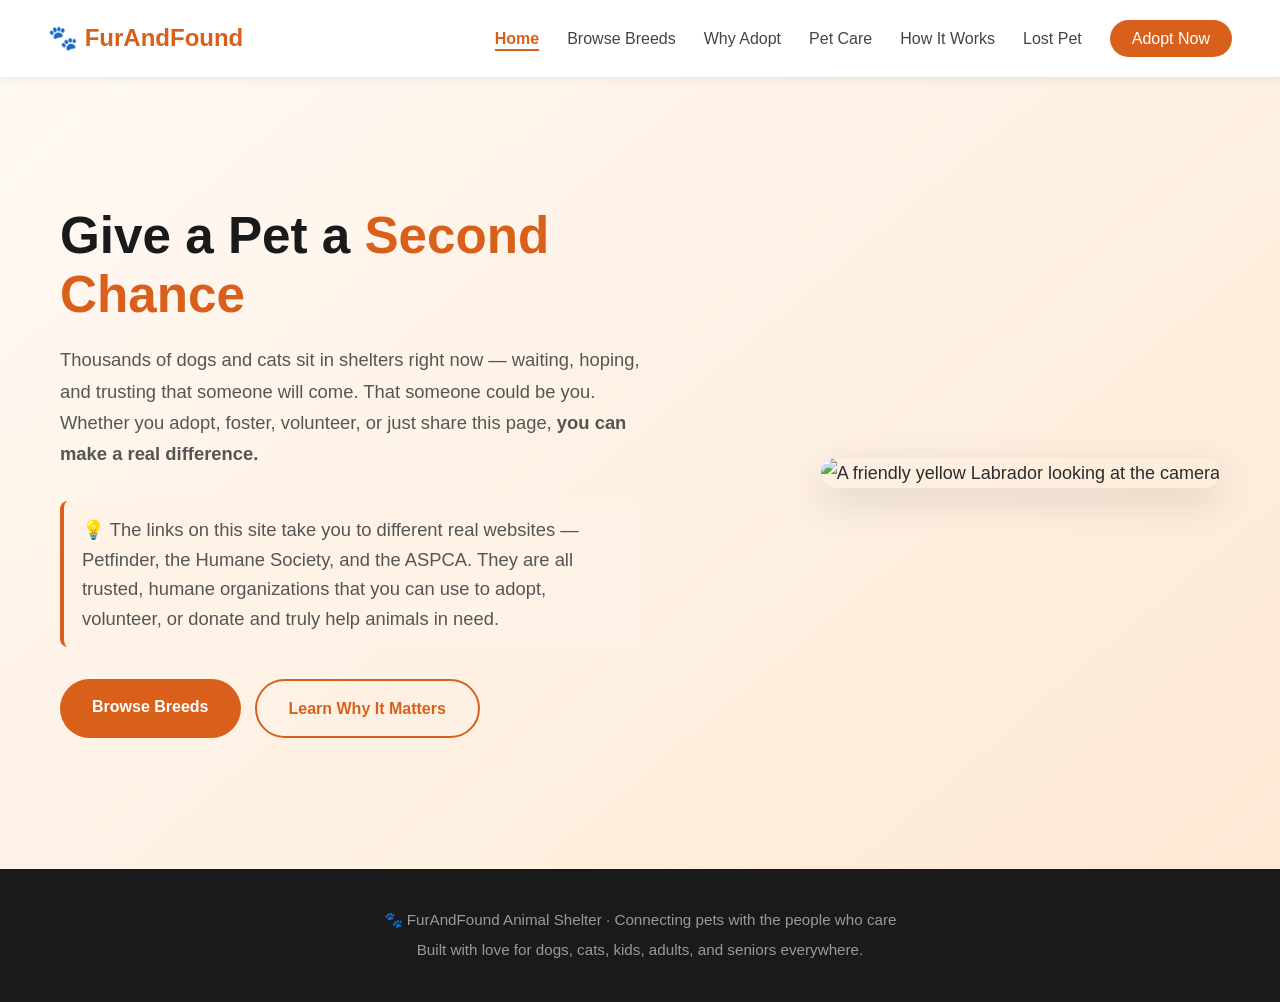
==== index.html @ 16dccd00 "Update index.html" ====
<!DOCTYPE html>
<html lang="en">
<head>
  <meta charset="UTF-8" />
  <meta name="viewport" content="width=device-width, initial-scale=1.0" />
  <title>FurAndFound — Rescue, Adopt, Love</title>
  <link rel="stylesheet" href="style.css" />
</head>
<body>

  <nav>
    <div class="nav-logo">🐾 FurAndFound</div>
    <ul class="nav-links">
      <li><a href="index.html" class="nav-active">Home</a></li>
      <li><a href="meet.html">Browse Breeds</a></li>
      <li><a href="why.html">Why Adopt</a></li>
      <li><a href="care.html">Pet Care</a></li>
      <li><a href="how.html">How It Works</a></li>
      <li><a href="lost.html">Lost Pet</a></li>
      <li><a href="https://www.petfinder.com" target="_blank" rel="noopener" class="nav-btn">Adopt Now</a></li>
    </ul>
  </nav>

  <section id="intro">
    <div class="intro-text">
      <h1>Give a Pet a <span>Second Chance</span></h1>
      <p>
        Thousands of dogs and cats sit in shelters right now — waiting, hoping,
        and trusting that someone will come. That someone could be you.
        Whether you adopt, foster, volunteer, or just share this page,
        <strong>you can make a real difference.</strong>
      </p>
      <p class="intro-note">
        💡 The links on this site take you to different real websites — Petfinder, the Humane Society, and the ASPCA. They are all trusted, humane organizations that you can use to adopt, volunteer, or donate and truly help animals in need.
      </p>
      <div class="intro-buttons">
        <a href="meet.html" class="btn-primary">Browse Breeds</a>
        <a href="why.html" class="btn-secondary">Learn Why It Matters</a>
      </div>
    </div>
    <div class="intro-art">
      <img
        src="https://images.unsplash.com/photo-1552053831-71594a27632d?w=500&h=400&fit=crop"
        alt="A friendly yellow Labrador looking at the camera"
      />
    </div>
  </section>

  <footer>
    <p>🐾 FurAndFound Animal Shelter · Connecting pets with the people who care</p>
    <p>Built with love for dogs, cats, kids, adults, and seniors everywhere.</p>
  </footer>

</body>
</html>
---- style.css ----
/* ===== RESET & BASE ===== */
* {
  margin: 0;
  padding: 0;
  box-sizing: border-box;
}

html {
  scroll-behavior: smooth;
}

body {
  font-family: 'Segoe UI', Tahoma, Geneva, Verdana, sans-serif;
  font-size: 18px;
  color: #2c2c2c;
  background: #fff;
  line-height: 1.7;
}

h2 {
  font-size: 2.2rem;
  text-align: center;
  margin-bottom: 0.5rem;
  color: #1a1a1a;
}

.section-sub {
  text-align: center;
  color: #666;
  font-size: 1.05rem;
  margin-bottom: 3rem;
  max-width: 620px;
  margin-left: auto;
  margin-right: auto;
}

section {
  padding: 90px 48px;
}

section:nth-child(even) {
  background: #fdf7f0;
}

/* ===== NAV ===== */
nav {
  position: sticky;
  top: 0;
  z-index: 100;
  display: flex;
  justify-content: space-between;
  align-items: center;
  padding: 18px 48px;
  background: #fff;
  box-shadow: 0 2px 10px rgba(0,0,0,0.07);
}

.nav-logo {
  font-size: 1.5rem;
  font-weight: 800;
  color: #d9601a;
}

.nav-links {
  list-style: none;
  display: flex;
  gap: 28px;
  align-items: center;
}

.nav-links a {
  text-decoration: none;
  color: #444;
  font-weight: 500;
  font-size: 1rem;
  transition: color 0.2s;
}

.nav-links a:hover {
  color: #d9601a;
}

.nav-active {
  color: #d9601a !important;
  font-weight: 700 !important;
  border-bottom: 2px solid #d9601a;
  padding-bottom: 2px;
}

.nav-btn {
  background: #d9601a;
  color: #fff !important;
  padding: 10px 22px;
  border-radius: 30px;
}

.nav-btn:hover {
  background: #b84e12 !important;
  color: #fff !important;
}

/* ===== INTRO / HERO ===== */
#intro {
  display: flex;
  align-items: center;
  justify-content: space-between;
  gap: 48px;
  min-height: 88vh;
  background: linear-gradient(140deg, #fff9f4 0%, #fde9d4 100%);
  padding: 80px 60px;
}

.intro-text {
  max-width: 580px;
}

.intro-text h1 {
  font-size: 3.2rem;
  line-height: 1.15;
  margin-bottom: 1.2rem;
  color: #1a1a1a;
}

.intro-text h1 span {
  color: #d9601a;
}

.intro-text p {
  font-size: 1.15rem;
  color: #555;
  margin-bottom: 2rem;
}

.intro-note {
  background: #fff3e8;
  border-left: 4px solid #d9601a;
  border-radius: 8px;
  padding: 14px 18px;
  font-size: 0.95rem;
  color: #555;
  margin-bottom: 1.5rem;
  line-height: 1.6;
}

.intro-buttons {
  display: flex;
  flex-wrap: wrap;
  gap: 14px;
}

.intro-art img {
  width: 400px;
  max-width: 100%;
  border-radius: 20px;
  box-shadow: 0 12px 40px rgba(0,0,0,0.12);
  object-fit: cover;
}

/* ===== BUTTONS ===== */
.btn-primary {
  display: inline-block;
  background: #d9601a;
  color: #fff;
  padding: 14px 32px;
  border-radius: 32px;
  text-decoration: none;
  font-weight: 700;
  font-size: 1rem;
  transition: background 0.2s, transform 0.15s;
}

.btn-primary:hover {
  background: #b84e12;
  transform: translateY(-2px);
}

.btn-secondary {
  display: inline-block;
  background: transparent;
  color: #d9601a;
  padding: 14px 32px;
  border-radius: 32px;
  border: 2px solid #d9601a;
  text-decoration: none;
  font-weight: 700;
  font-size: 1rem;
  transition: all 0.2s;
}

.btn-secondary:hover {
  background: #d9601a;
  color: #fff;
  transform: translateY(-2px);
}

/* ===== PET CARDS ===== */
#meet {
  padding-bottom: 100px;
}

.pet-grid {
  display: grid;
  grid-template-columns: repeat(auto-fit, minmax(300px, 1fr));
  gap: 32px;
  max-width: 1100px;
  margin: 0 auto;
}

.pet-card {
  background: #fff;
  border-radius: 18px;
  overflow: hidden;
  box-shadow: 0 4px 24px rgba(0,0,0,0.08);
  transition: transform 0.2s, box-shadow 0.2s;
  display: flex;
  flex-direction: column;
}

.pet-card:hover {
  transform: translateY(-6px);
  box-shadow: 0 10px 32px rgba(0,0,0,0.13);
}

.pet-card img {
  width: 100%;
  height: 220px;
  object-fit: cover;
}

.pet-info {
  padding: 24px;
  display: flex;
  flex-direction: column;
  flex: 1;
}

.pet-info h3 {
  font-size: 1.4rem;
  color: #1a1a1a;
  margin-bottom: 4px;
}

.pet-tag {
  display: inline-block;
  background: #fde9d4;
  color: #d9601a;
  font-size: 0.8rem;
  font-weight: 700;
  padding: 4px 12px;
  border-radius: 20px;
  margin-bottom: 12px;
  width: fit-content;
}

.pet-info p {
  color: #555;
  font-size: 0.95rem;
  flex: 1;
  margin-bottom: 20px;
}

.btn-adopt {
  display: inline-block;
  background: #d9601a;
  color: #fff;
  padding: 11px 26px;
  border-radius: 28px;
  text-decoration: none;
  font-weight: 700;
  font-size: 0.95rem;
  text-align: center;
  transition: background 0.2s;
  width: fit-content;
}

.btn-adopt:hover {
  background: #b84e12;
}

/* ===== WHY ADOPTION ===== */
.facts-grid {
  display: grid;
  grid-template-columns: repeat(auto-fit, minmax(220px, 1fr));
  gap: 24px;
  max-width: 980px;
  margin: 0 auto 60px;
}

.fact-card {
  background: #fff;
  border-radius: 16px;
  padding: 36px 24px;
  text-align: center;
  box-shadow: 0 4px 18px rgba(0,0,0,0.07);
}

.fact-num {
  font-size: 2.4rem;
  font-weight: 800;
  color: #d9601a;
  margin-bottom: 10px;
}

.fact-card p {
  color: #555;
  font-size: 0.95rem;
}

.awareness-box {
  background: #d9601a;
  color: #fff;
  border-radius: 20px;
  padding: 48px 40px;
  text-align: center;
  max-width: 740px;
  margin: 0 auto;
}

.awareness-box h3 {
  font-size: 1.7rem;
  margin-bottom: 14px;
}

.awareness-box p {
  font-size: 1.05rem;
  opacity: 0.92;
  margin-bottom: 24px;
  line-height: 1.7;
}

.awareness-box .btn-primary {
  background: #fff;
  color: #d9601a;
}

.awareness-box .btn-primary:hover {
  background: #f5ede6;
}

/* ===== PET CARE ===== */
.tips-grid {
  display: grid;
  grid-template-columns: repeat(auto-fit, minmax(240px, 1fr));
  gap: 24px;
  max-width: 1100px;
  margin: 0 auto;
}

.tip-card {
  background: #fff;
  border-radius: 16px;
  padding: 30px 24px;
  text-align: center;
  box-shadow: 0 4px 18px rgba(0,0,0,0.06);
  transition: transform 0.2s;
}

.tip-card:hover {
  transform: translateY(-4px);
}

.tip-icon {
  font-size: 2.4rem;
  margin-bottom: 12px;
}

.tip-card h3 {
  font-size: 1.15rem;
  color: #1a1a1a;
  margin-bottom: 10px;
}

.tip-card p {
  color: #555;
  font-size: 0.93rem;
}

/* ===== HOW IT WORKS ===== */
#how {
  background: #fdf7f0;
}

.steps {
  display: flex;
  align-items: center;
  justify-content: center;
  gap: 0;
  flex-wrap: wrap;
  max-width: 1100px;
  margin: 0 auto;
}

.step {
  background: #fff;
  border-radius: 18px;
  padding: 36px 28px;
  text-align: center;
  max-width: 230px;
  flex: 1;
  min-width: 180px;
  box-shadow: 0 4px 18px rgba(0,0,0,0.06);
  margin: 8px;
}

.step-num {
  width: 52px;
  height: 52px;
  background: #d9601a;
  color: #fff;
  border-radius: 50%;
  font-size: 1.5rem;
  font-weight: 800;
  display: flex;
  align-items: center;
  justify-content: center;
  margin: 0 auto 16px;
}

.step h3 {
  font-size: 1.15rem;
  color: #1a1a1a;
  margin-bottom: 10px;
}

.step p {
  color: #555;
  font-size: 0.92rem;
}

.step-connector {
  width: 40px;
  height: 3px;
  background: #d9601a;
  flex-shrink: 0;
  border-radius: 2px;
}

/* ===== CALL TO ACTION ===== */
#cta {
  background: linear-gradient(140deg, #d9601a 0%, #b84e12 100%);
  text-align: center;
  color: #fff;
  padding: 100px 48px;
}

#cta h2 {
  color: #fff;
  font-size: 2.6rem;
  margin-bottom: 1.2rem;
}

#cta p {
  font-size: 1.1rem;
  max-width: 640px;
  margin: 0 auto 2.2rem;
  opacity: 0.93;
  line-height: 1.75;
}

.cta-buttons {
  display: flex;
  justify-content: center;
  flex-wrap: wrap;
  gap: 14px;
  margin-bottom: 2rem;
}

.btn-white {
  display: inline-block;
  background: #fff;
  color: #d9601a;
  padding: 14px 32px;
  border-radius: 32px;
  text-decoration: none;
  font-weight: 700;
  font-size: 1rem;
  transition: background 0.2s, transform 0.15s;
}

.btn-white:hover {
  background: #f5ede6;
  transform: translateY(-2px);
}

.btn-outline-white {
  display: inline-block;
  background: transparent;
  color: #fff;
  padding: 14px 32px;
  border-radius: 32px;
  border: 2px solid #fff;
  text-decoration: none;
  font-weight: 700;
  font-size: 1rem;
  transition: all 0.2s;
}

.btn-outline-white:hover {
  background: #fff;
  color: #d9601a;
  transform: translateY(-2px);
}

.cta-nudge {
  font-size: 1rem;
  opacity: 0.85;
  max-width: 520px;
  margin: 0 auto;
}

/* ===== FOOTER ===== */
footer {
  background: #1a1a1a;
  color: #999;
  text-align: center;
  padding: 36px 48px;
  font-size: 0.95rem;
  line-height: 2;
}

/* ===== RESPONSIVE ===== */
@media (max-width: 860px) {
  #intro {
    flex-direction: column;
    text-align: center;
    padding: 60px 28px;
    min-height: unset;
  }

  .intro-text h1 {
    font-size: 2.2rem;
  }

  .intro-art img {
    width: 100%;
  }

  .intro-buttons {
    justify-content: center;
  }

  nav {
    flex-direction: column;
    gap: 12px;
    padding: 16px 24px;
  }

  .nav-links {
    flex-wrap: wrap;
    justify-content: center;
    gap: 14px;
  }

  section {
    padding: 60px 24px;
  }

  .step-connector {
    display: none;
  }

  #cta h2 {
    font-size: 2rem;
  }
}
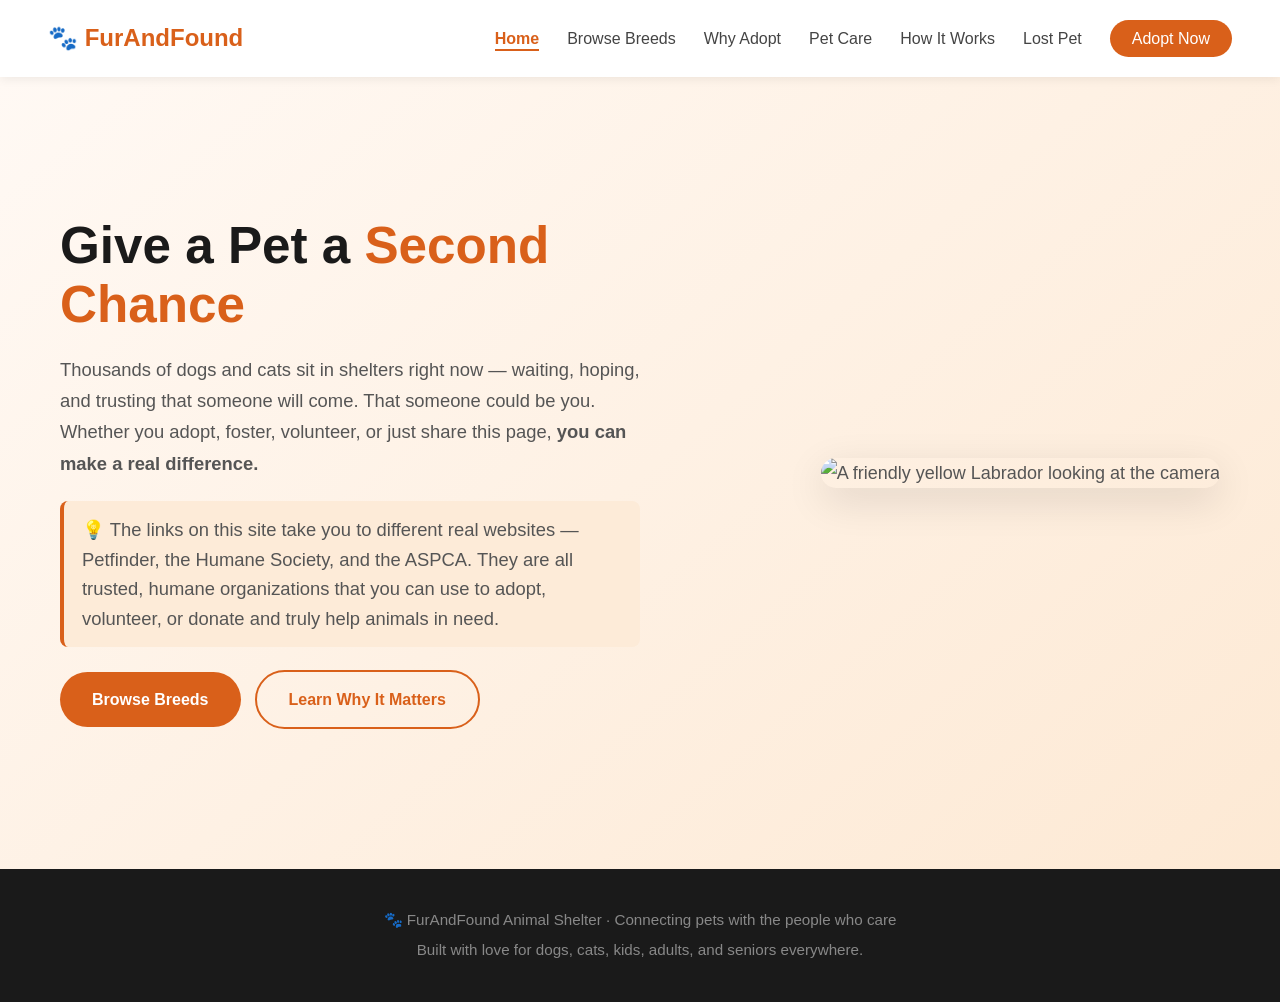
==== commit 897cc63d: "init" ====
--- a/index.html
+++ b/index.html
@@ -9,7 +9,7 @@
 <body>
 
   <nav>
-    <div class="nav-logo">🐾 FurAndFound</div>
+    <a href="index.html" class="nav-logo">🐾 FurAndFound</a>
     <ul class="nav-links">
       <li><a href="index.html" class="nav-active">Home</a></li>
       <li><a href="meet.html">Browse Breeds</a></li>
@@ -33,7 +33,7 @@
       <p class="intro-note">
         💡 The links on this site take you to different real websites — Petfinder, the Humane Society, and the ASPCA. They are all trusted, humane organizations that you can use to adopt, volunteer, or donate and truly help animals in need.
       </p>
-      <div class="intro-buttons">
+      <div class="btn-row">
         <a href="meet.html" class="btn-primary">Browse Breeds</a>
         <a href="why.html" class="btn-secondary">Learn Why It Matters</a>
       </div>
--- a/style.css
+++ b/style.css
@@ -12,21 +12,18 @@
 body {
   font-family: 'Segoe UI', Tahoma, Geneva, Verdana, sans-serif;
   font-size: 18px;
-  color: #2c2c2c;
+  color: #555;
   background: #fff;
   line-height: 1.7;
 }
 
-h2 {
-  font-size: 2.2rem;
-  text-align: center;
-  margin-bottom: 0.5rem;
-  color: #1a1a1a;
-}
+h1 { font-size: 3.2rem; color: #1a1a1a; line-height: 1.15; }
+h2 { font-size: 2.2rem; color: #1a1a1a; text-align: center; margin-bottom: 0.5rem; }
+h3 { color: #1a1a1a; }
 
 .section-sub {
   text-align: center;
-  color: #666;
+  color: #888;
   font-size: 1.05rem;
   margin-bottom: 3rem;
   max-width: 620px;
@@ -59,6 +56,7 @@
   font-size: 1.5rem;
   font-weight: 800;
   color: #d9601a;
+  text-decoration: none;
 }
 
 .nav-links {
@@ -66,6 +64,7 @@
   display: flex;
   gap: 28px;
   align-items: center;
+  flex-wrap: wrap;
 }
 
 .nav-links a {
@@ -80,6 +79,7 @@
   color: #d9601a;
 }
 
+/* Active nav link — orange with underline */
 .nav-active {
   color: #d9601a !important;
   font-weight: 700 !important;
@@ -87,11 +87,15 @@
   padding-bottom: 2px;
 }
 
+/* Nav Adopt Now button */
 .nav-btn {
   background: #d9601a;
   color: #fff !important;
   padding: 10px 22px;
   border-radius: 30px;
+  font-weight: 500 !important;
+  border-bottom: none !important;
+  transition: background 0.2s;
 }
 
 .nav-btn:hover {
@@ -99,7 +103,122 @@
   color: #fff !important;
 }
 
-/* ===== INTRO / HERO ===== */
+/* ===== BUTTONS ===== */
+
+/* Type 1 — Primary */
+.btn-primary {
+  display: inline-block;
+  background: #d9601a;
+  color: #fff;
+  padding: 14px 32px;
+  border-radius: 32px;
+  border: none;
+  text-decoration: none;
+  font-weight: 700;
+  font-size: 1rem;
+  cursor: pointer;
+  transition: background 0.2s, transform 0.15s;
+  font-family: inherit;
+}
+
+.btn-primary:hover {
+  background: #b84e12;
+  transform: translateY(-2px);
+}
+
+/* Type 2 — Secondary */
+.btn-secondary {
+  display: inline-block;
+  background: transparent;
+  color: #d9601a;
+  padding: 14px 32px;
+  border-radius: 32px;
+  border: 2px solid #d9601a;
+  text-decoration: none;
+  font-weight: 700;
+  font-size: 1rem;
+  cursor: pointer;
+  transition: all 0.2s;
+  font-family: inherit;
+}
+
+.btn-secondary:hover {
+  background: #d9601a;
+  color: #fff;
+  transform: translateY(-2px);
+}
+
+/* Type 3 — Adopt (inside breed cards) */
+.btn-adopt {
+  display: inline-block;
+  background: #d9601a;
+  color: #fff;
+  padding: 11px 26px;
+  border-radius: 28px;
+  border: none;
+  text-decoration: none;
+  font-weight: 700;
+  font-size: 0.95rem;
+  width: fit-content;
+  transition: background 0.2s;
+}
+
+.btn-adopt:hover {
+  background: #b84e12;
+}
+
+/* Type 4 — White CTA (on orange backgrounds) */
+.btn-white {
+  display: inline-block;
+  background: #fff;
+  color: #d9601a;
+  padding: 14px 32px;
+  border-radius: 32px;
+  border: none;
+  text-decoration: none;
+  font-weight: 700;
+  font-size: 1rem;
+  cursor: pointer;
+  transition: background 0.2s, transform 0.15s;
+  font-family: inherit;
+}
+
+.btn-white:hover {
+  background: #f5ede6;
+  transform: translateY(-2px);
+}
+
+/* Type 5 — Outline White (on orange backgrounds) */
+.btn-outline-white {
+  display: inline-block;
+  background: transparent;
+  color: #fff;
+  padding: 14px 32px;
+  border-radius: 32px;
+  border: 2px solid #fff;
+  text-decoration: none;
+  font-weight: 700;
+  font-size: 1rem;
+  cursor: pointer;
+  transition: all 0.2s;
+  font-family: inherit;
+}
+
+.btn-outline-white:hover {
+  background: #fff;
+  color: #d9601a;
+  transform: translateY(-2px);
+}
+
+/* Button row spacing */
+.btn-row {
+  display: flex;
+  flex-wrap: wrap;
+  gap: 14px;
+  align-items: center;
+}
+
+/* ===== HOME / INTRO ===== */
 #intro {
   display: flex;
   align-items: center;
@@ -115,10 +234,7 @@
 }
 
 .intro-text h1 {
-  font-size: 3.2rem;
-  line-height: 1.15;
   margin-bottom: 1.2rem;
-  color: #1a1a1a;
 }
 
 .intro-text h1 span {
@@ -128,79 +244,33 @@
 .intro-text p {
   font-size: 1.15rem;
   color: #555;
-  margin-bottom: 2rem;
-}
-
+  margin-bottom: 1.4rem;
+}
+
+/* Info note — orange left border box */
 .intro-note {
-  background: #fff3e8;
+  background: #fdebd8;
   border-left: 4px solid #d9601a;
   border-radius: 8px;
   padding: 14px 18px;
   font-size: 0.95rem;
   color: #555;
-  margin-bottom: 1.5rem;
+  margin-bottom: 1.8rem;
   line-height: 1.6;
 }
 
-.intro-buttons {
-  display: flex;
-  flex-wrap: wrap;
-  gap: 14px;
-}
-
 .intro-art img {
-  width: 400px;
+  width: 420px;
   max-width: 100%;
   border-radius: 20px;
   box-shadow: 0 12px 40px rgba(0,0,0,0.12);
   object-fit: cover;
 }
 
-/* ===== BUTTONS ===== */
-.btn-primary {
-  display: inline-block;
-  background: #d9601a;
-  color: #fff;
-  padding: 14px 32px;
-  border-radius: 32px;
-  text-decoration: none;
-  font-weight: 700;
-  font-size: 1rem;
-  transition: background 0.2s, transform 0.15s;
-}
-
-.btn-primary:hover {
-  background: #b84e12;
-  transform: translateY(-2px);
-}
-
-.btn-secondary {
-  display: inline-block;
-  background: transparent;
-  color: #d9601a;
-  padding: 14px 32px;
-  border-radius: 32px;
-  border: 2px solid #d9601a;
-  text-decoration: none;
-  font-weight: 700;
-  font-size: 1rem;
-  transition: all 0.2s;
-}
-
-.btn-secondary:hover {
-  background: #d9601a;
-  color: #fff;
-  transform: translateY(-2px);
-}
-
-/* ===== PET CARDS ===== */
-#meet {
-  padding-bottom: 100px;
-}
-
+/* ===== BREED CARDS ===== */
 .pet-grid {
   display: grid;
-  grid-template-columns: repeat(auto-fit, minmax(300px, 1fr));
+  grid-template-columns: repeat(3, 1fr);
   gap: 32px;
   max-width: 1100px;
   margin: 0 auto;
@@ -236,13 +306,13 @@
 
 .pet-info h3 {
   font-size: 1.4rem;
-  color: #1a1a1a;
-  margin-bottom: 4px;
-}
-
+  margin-bottom: 6px;
+}
+
+/* Breed tag — orange pill */
 .pet-tag {
   display: inline-block;
-  background: #fde9d4;
+  background: #fdebd8;
   color: #d9601a;
   font-size: 0.8rem;
   font-weight: 700;
@@ -259,30 +329,12 @@
   margin-bottom: 20px;
 }
 
-.btn-adopt {
-  display: inline-block;
-  background: #d9601a;
-  color: #fff;
-  padding: 11px 26px;
-  border-radius: 28px;
-  text-decoration: none;
-  font-weight: 700;
-  font-size: 0.95rem;
-  text-align: center;
-  transition: background 0.2s;
-  width: fit-content;
-}
-
-.btn-adopt:hover {
-  background: #b84e12;
-}
-
-/* ===== WHY ADOPTION ===== */
+/* ===== STAT CARDS (Why Adopt) ===== */
 .facts-grid {
   display: grid;
-  grid-template-columns: repeat(auto-fit, minmax(220px, 1fr));
+  grid-template-columns: repeat(4, 1fr);
   gap: 24px;
-  max-width: 980px;
+  max-width: 1000px;
   margin: 0 auto 60px;
 }
 
@@ -306,6 +358,7 @@
   font-size: 0.95rem;
 }
 
+/* Awareness box — orange background */
 .awareness-box {
   background: #d9601a;
   color: #fff;
@@ -318,29 +371,21 @@
 
 .awareness-box h3 {
   font-size: 1.7rem;
+  color: #fff;
   margin-bottom: 14px;
 }
 
 .awareness-box p {
   font-size: 1.05rem;
-  opacity: 0.92;
+  opacity: 0.93;
   margin-bottom: 24px;
   line-height: 1.7;
 }
 
-.awareness-box .btn-primary {
-  background: #fff;
-  color: #d9601a;
-}
-
-.awareness-box .btn-primary:hover {
-  background: #f5ede6;
-}
-
-/* ===== PET CARE ===== */
+/* ===== PET CARE TIPS ===== */
 .tips-grid {
   display: grid;
-  grid-template-columns: repeat(auto-fit, minmax(240px, 1fr));
+  grid-template-columns: repeat(3, 1fr);
   gap: 24px;
   max-width: 1100px;
   margin: 0 auto;
@@ -365,8 +410,7 @@
 }
 
 .tip-card h3 {
-  font-size: 1.15rem;
-  color: #1a1a1a;
+  font-size: 1.1rem;
   margin-bottom: 10px;
 }
 
@@ -375,19 +419,15 @@
   font-size: 0.93rem;
 }
 
-/* ===== HOW IT WORKS ===== */
-#how {
-  background: #fdf7f0;
-}
-
+/* ===== HOW IT WORKS STEPS ===== */
 .steps {
   display: flex;
   align-items: center;
   justify-content: center;
-  gap: 0;
   flex-wrap: wrap;
   max-width: 1100px;
-  margin: 0 auto;
+  margin: 0 auto 60px;
+  gap: 0;
 }
 
 .step {
@@ -395,13 +435,14 @@
   border-radius: 18px;
   padding: 36px 28px;
   text-align: center;
-  max-width: 230px;
   flex: 1;
   min-width: 180px;
+  max-width: 220px;
   box-shadow: 0 4px 18px rgba(0,0,0,0.06);
   margin: 8px;
 }
 
+/* Numbered circle */
 .step-num {
   width: 52px;
   height: 52px;
@@ -417,8 +458,7 @@
 }
 
 .step h3 {
-  font-size: 1.15rem;
-  color: #1a1a1a;
+  font-size: 1.1rem;
   margin-bottom: 10px;
 }
 
@@ -427,6 +467,7 @@
   font-size: 0.92rem;
 }
 
+/* Orange connector line between steps */
 .step-connector {
   width: 40px;
   height: 3px;
@@ -435,83 +476,34 @@
   border-radius: 2px;
 }
 
-/* ===== CALL TO ACTION ===== */
-#cta {
-  background: linear-gradient(140deg, #d9601a 0%, #b84e12 100%);
-  text-align: center;
-  color: #fff;
-  padding: 100px 48px;
-}
-
-#cta h2 {
-  color: #fff;
-  font-size: 2.6rem;
-  margin-bottom: 1.2rem;
-}
-
-#cta p {
-  font-size: 1.1rem;
-  max-width: 640px;
-  margin: 0 auto 2.2rem;
+/* CTA box inside How It Works */
+.how-cta {
+  background: #d9601a;
+  color: #fff;
+  border-radius: 20px;
+  padding: 48px 40px;
+  text-align: center;
+  max-width: 740px;
+  margin: 0 auto;
+}
+
+.how-cta h3 {
+  font-size: 1.7rem;
+  color: #fff;
+  margin-bottom: 14px;
+}
+
+.how-cta p {
+  font-size: 1.05rem;
   opacity: 0.93;
-  line-height: 1.75;
-}
-
-.cta-buttons {
-  display: flex;
-  justify-content: center;
-  flex-wrap: wrap;
-  gap: 14px;
-  margin-bottom: 2rem;
-}
-
-.btn-white {
-  display: inline-block;
-  background: #fff;
-  color: #d9601a;
-  padding: 14px 32px;
-  border-radius: 32px;
-  text-decoration: none;
-  font-weight: 700;
-  font-size: 1rem;
-  transition: background 0.2s, transform 0.15s;
-}
-
-.btn-white:hover {
-  background: #f5ede6;
-  transform: translateY(-2px);
-}
-
-.btn-outline-white {
-  display: inline-block;
-  background: transparent;
-  color: #fff;
-  padding: 14px 32px;
-  border-radius: 32px;
-  border: 2px solid #fff;
-  text-decoration: none;
-  font-weight: 700;
-  font-size: 1rem;
-  transition: all 0.2s;
-}
-
-.btn-outline-white:hover {
-  background: #fff;
-  color: #d9601a;
-  transform: translateY(-2px);
-}
-
-.cta-nudge {
-  font-size: 1rem;
-  opacity: 0.85;
-  max-width: 520px;
-  margin: 0 auto;
+  margin-bottom: 24px;
+  line-height: 1.7;
 }
 
 /* ===== FOOTER ===== */
 footer {
   background: #1a1a1a;
-  color: #999;
+  color: #888;
   text-align: center;
   padding: 36px 48px;
   font-size: 0.95rem;
@@ -519,6 +511,12 @@
 }
 
 /* ===== RESPONSIVE ===== */
+@media (max-width: 1000px) {
+  .pet-grid { grid-template-columns: repeat(2, 1fr); }
+  .facts-grid { grid-template-columns: repeat(2, 1fr); }
+  .tips-grid { grid-template-columns: repeat(2, 1fr); }
+}
+
 @media (max-width: 860px) {
   #intro {
     flex-direction: column;
@@ -527,17 +525,9 @@
     min-height: unset;
   }
 
-  .intro-text h1 {
-    font-size: 2.2rem;
-  }
-
-  .intro-art img {
-    width: 100%;
-  }
-
-  .intro-buttons {
-    justify-content: center;
-  }
+  .intro-text h1 { font-size: 2.2rem; }
+  .intro-art img { width: 100%; }
+  .btn-row { justify-content: center; }
 
   nav {
     flex-direction: column;
@@ -546,20 +536,20 @@
   }
 
   .nav-links {
-    flex-wrap: wrap;
     justify-content: center;
     gap: 14px;
   }
 
-  section {
-    padding: 60px 24px;
-  }
-
-  .step-connector {
-    display: none;
-  }
-
-  #cta h2 {
-    font-size: 2rem;
-  }
-}
+  section { padding: 60px 24px; }
+
+  .step-connector { display: none; }
+  .steps { flex-direction: column; align-items: center; }
+}
+
+@media (max-width: 600px) {
+  .pet-grid { grid-template-columns: 1fr; }
+  .facts-grid { grid-template-columns: 1fr; }
+  .tips-grid { grid-template-columns: 1fr; }
+  h1 { font-size: 1.9rem; }
+  h2 { font-size: 1.6rem; }
+}
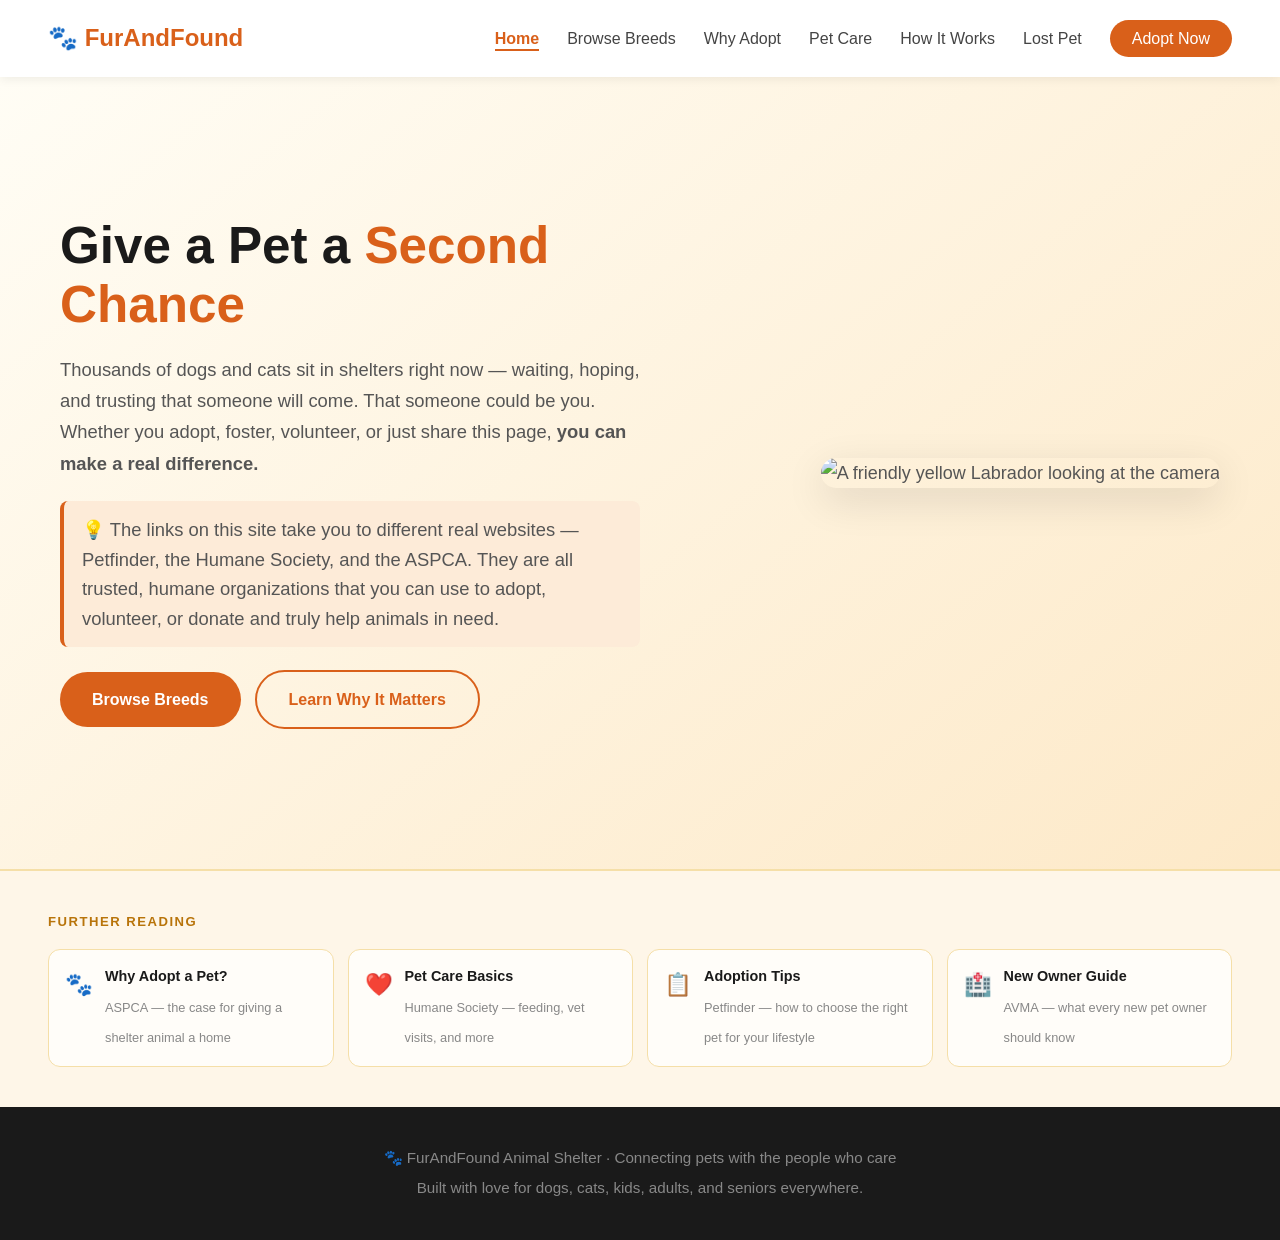
==== commit 1ae6f33b: "up" ====
--- a/index.html
+++ b/index.html
@@ -5,6 +5,20 @@
   <meta name="viewport" content="width=device-width, initial-scale=1.0" />
   <title>FurAndFound — Rescue, Adopt, Love</title>
   <link rel="stylesheet" href="style.css" />
+  <style>
+    /* ── Home page: warm golden honey theme ── */
+    body { background: #fffdf9; }
+
+    #intro { background: linear-gradient(140deg, #fffdf5 0%, #fde9c8 100%); }
+
+    .further-reading {
+      background: #fef6e8;
+      border-top-color: #f5dfa8;
+    }
+    .further-reading h4 { color: #b8740a; }
+    .further-reading-card { border-color: #f5dfa8; background: #fffdf9; }
+    .further-reading-card:hover { border-color: #d9601a; box-shadow: 0 2px 12px rgba(217,96,26,0.10); }
+  </style>
 </head>
 <body>
 
@@ -46,6 +60,28 @@
     </div>
   </section>
 
+  <div class="further-reading">
+    <h4>Further Reading</h4>
+    <div class="further-reading-grid">
+      <a href="https://www.aspca.org/adopt/why-adopt-pet" target="_blank" rel="noopener" class="further-reading-card">
+        <span class="fr-icon">🐾</span>
+        <div class="fr-text"><strong>Why Adopt a Pet?</strong><span>ASPCA — the case for giving a shelter animal a home</span></div>
+      </a>
+      <a href="https://www.humanesociety.org/resources/pet-care" target="_blank" rel="noopener" class="further-reading-card">
+        <span class="fr-icon">❤️</span>
+        <div class="fr-text"><strong>Pet Care Basics</strong><span>Humane Society — feeding, vet visits, and more</span></div>
+      </a>
+      <a href="https://www.petfinder.com/animal-shelters-and-rescues/pet-adoption-tips/" target="_blank" rel="noopener" class="further-reading-card">
+        <span class="fr-icon">📋</span>
+        <div class="fr-text"><strong>Adoption Tips</strong><span>Petfinder — how to choose the right pet for your lifestyle</span></div>
+      </a>
+      <a href="https://www.avma.org/resources-tools/pet-owners" target="_blank" rel="noopener" class="further-reading-card">
+        <span class="fr-icon">🏥</span>
+        <div class="fr-text"><strong>New Owner Guide</strong><span>AVMA — what every new pet owner should know</span></div>
+      </a>
+    </div>
+  </div>
+
   <footer>
     <p>🐾 FurAndFound Animal Shelter · Connecting pets with the people who care</p>
     <p>Built with love for dogs, cats, kids, adults, and seniors everywhere.</p>
--- a/style.css
+++ b/style.css
@@ -553,3 +553,69 @@
   h1 { font-size: 1.9rem; }
   h2 { font-size: 1.6rem; }
 }
+
+/* ===== FURTHER READING STRIP ===== */
+.further-reading {
+  background: #fdf7f0;
+  border-top: 2px solid #f0e0d0;
+  padding: 40px 48px;
+}
+
+.further-reading h4 {
+  font-size: 0.82rem;
+  font-weight: 700;
+  letter-spacing: 1.5px;
+  text-transform: uppercase;
+  color: #d9601a;
+  margin-bottom: 16px;
+}
+
+.further-reading-grid {
+  display: grid;
+  grid-template-columns: repeat(auto-fit, minmax(220px, 1fr));
+  gap: 14px;
+}
+
+.further-reading-card {
+  display: flex;
+  align-items: flex-start;
+  gap: 12px;
+  background: #fff;
+  border: 1.5px solid #f0e0d0;
+  border-radius: 12px;
+  padding: 14px 16px;
+  text-decoration: none;
+  transition: border-color 0.2s, box-shadow 0.2s;
+}
+
+.further-reading-card:hover {
+  border-color: #d9601a;
+  box-shadow: 0 2px 12px rgba(217,96,26,0.10);
+}
+
+.further-reading-card .fr-icon {
+  font-size: 1.4rem;
+  flex-shrink: 0;
+  margin-top: 2px;
+}
+
+.further-reading-card .fr-text strong {
+  display: block;
+  font-size: 0.9rem;
+  color: #1a1a1a;
+  margin-bottom: 2px;
+}
+
+.further-reading-card .fr-text span {
+  font-size: 0.8rem;
+  color: #888;
+}
+
+@media (max-width: 700px) {
+  .further-reading { padding: 32px 20px; }
+  .further-reading-grid { grid-template-columns: 1fr 1fr; }
+}
+
+@media (max-width: 480px) {
+  .further-reading-grid { grid-template-columns: 1fr; }
+}
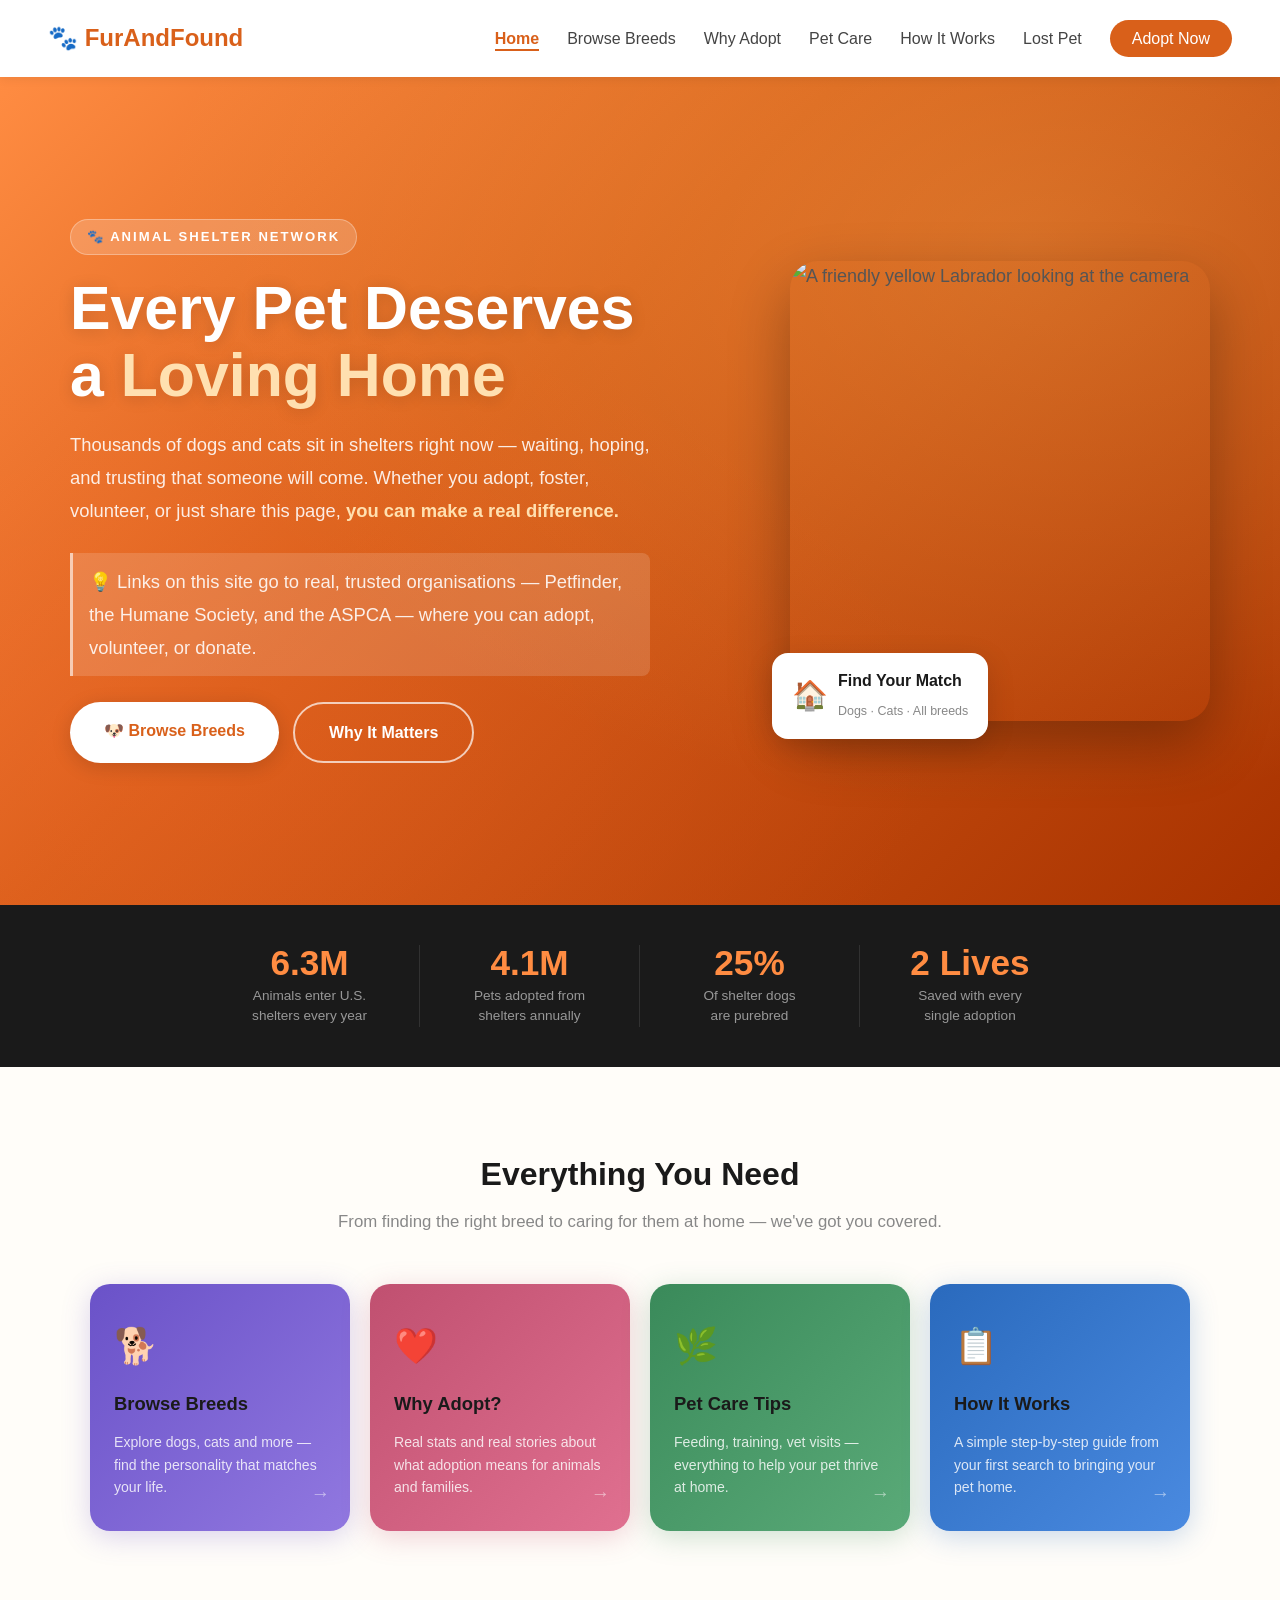
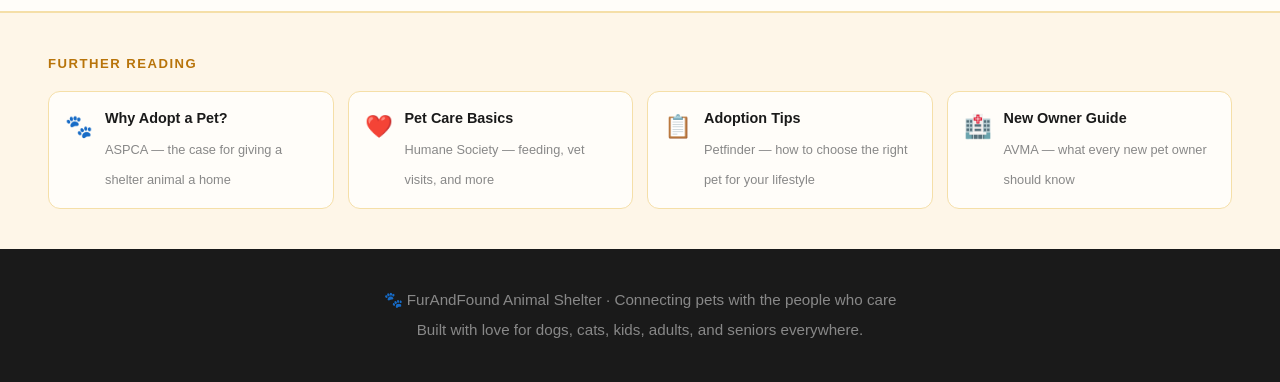
==== commit 33eaeb25: "Update index.html" ====
--- a/index.html
+++ b/index.html
@@ -6,11 +6,259 @@
   <title>FurAndFound — Rescue, Adopt, Love</title>
   <link rel="stylesheet" href="style.css" />
   <style>
-    /* ── Home page: warm golden honey theme ── */
-    body { background: #fffdf9; }
-
-    #intro { background: linear-gradient(140deg, #fffdf5 0%, #fde9c8 100%); }
-
+    /* ── Home page ── */
+    body { background: #fffdf9; margin: 0; }
+
+    /* HERO */
+    #hero {
+      min-height: 92vh;
+      background: linear-gradient(135deg, #ff8c42 0%, #d9601a 40%, #a83200 100%);
+      display: flex;
+      align-items: center;
+      justify-content: center;
+      padding: 80px 60px;
+      position: relative;
+      overflow: hidden;
+    }
+
+    #hero::before {
+      content: '';
+      position: absolute;
+      inset: 0;
+      background:
+        radial-gradient(ellipse at 80% 20%, rgba(255,200,100,0.25) 0%, transparent 60%),
+        radial-gradient(ellipse at 10% 80%, rgba(255,100,50,0.20) 0%, transparent 50%);
+      pointer-events: none;
+    }
+
+    .hero-inner {
+      display: flex;
+      align-items: center;
+      justify-content: space-between;
+      gap: 60px;
+      max-width: 1140px;
+      width: 100%;
+      position: relative;
+      z-index: 1;
+    }
+
+    .hero-text { max-width: 580px; }
+
+    .hero-eyebrow {
+      display: inline-block;
+      background: rgba(255,255,255,0.18);
+      color: #fff;
+      font-size: 0.82rem;
+      font-weight: 700;
+      letter-spacing: 2px;
+      text-transform: uppercase;
+      padding: 6px 16px;
+      border-radius: 20px;
+      margin-bottom: 20px;
+      border: 1px solid rgba(255,255,255,0.3);
+    }
+
+    .hero-text h1 {
+      font-size: 3.8rem;
+      color: #fff;
+      line-height: 1.1;
+      margin-bottom: 1.2rem;
+      text-shadow: 0 2px 16px rgba(0,0,0,0.15);
+    }
+
+    .hero-text h1 em {
+      font-style: normal;
+      color: #ffe0b0;
+    }
+
+    .hero-text p {
+      font-size: 1.15rem;
+      color: rgba(255,255,255,0.88);
+      margin-bottom: 1.6rem;
+      line-height: 1.8;
+    }
+
+    .hero-note {
+      background: rgba(255,255,255,0.15);
+      border-left: 3px solid rgba(255,255,255,0.6);
+      border-radius: 0 8px 8px 0;
+      padding: 12px 16px;
+      font-size: 0.9rem;
+      color: rgba(255,255,255,0.82);
+      margin-bottom: 2rem;
+      line-height: 1.6;
+    }
+
+    .hero-btns { display: flex; gap: 14px; flex-wrap: wrap; }
+
+    .hero-btn-primary {
+      background: #fff;
+      color: #d9601a;
+      padding: 15px 34px;
+      border-radius: 32px;
+      font-weight: 800;
+      font-size: 1rem;
+      text-decoration: none;
+      transition: transform 0.15s, box-shadow 0.15s;
+      box-shadow: 0 4px 20px rgba(0,0,0,0.15);
+    }
+    .hero-btn-primary:hover {
+      transform: translateY(-3px);
+      box-shadow: 0 8px 28px rgba(0,0,0,0.2);
+    }
+
+    .hero-btn-secondary {
+      background: transparent;
+      color: #fff;
+      padding: 15px 34px;
+      border-radius: 32px;
+      font-weight: 700;
+      font-size: 1rem;
+      text-decoration: none;
+      border: 2px solid rgba(255,255,255,0.7);
+      transition: all 0.15s;
+    }
+    .hero-btn-secondary:hover {
+      background: rgba(255,255,255,0.15);
+      transform: translateY(-3px);
+    }
+
+    .hero-image-wrap {
+      flex-shrink: 0;
+      position: relative;
+    }
+
+    .hero-image-wrap img {
+      width: 420px;
+      max-width: 100%;
+      height: 460px;
+      object-fit: cover;
+      border-radius: 28px;
+      box-shadow: 0 24px 60px rgba(0,0,0,0.3);
+      display: block;
+    }
+
+    .hero-badge {
+      position: absolute;
+      bottom: -18px;
+      left: -18px;
+      background: #fff;
+      border-radius: 16px;
+      padding: 14px 20px;
+      box-shadow: 0 8px 28px rgba(0,0,0,0.15);
+      display: flex;
+      align-items: center;
+      gap: 10px;
+    }
+
+    .hero-badge .badge-icon { font-size: 1.8rem; }
+    .hero-badge .badge-text strong { display: block; font-size: 1rem; color: #1a1a1a; }
+    .hero-badge .badge-text span { font-size: 0.78rem; color: #888; }
+
+    /* STATS STRIP */
+    #stats {
+      background: #1a1a1a;
+      padding: 40px 60px;
+      display: flex;
+      justify-content: center;
+      gap: 0;
+    }
+
+    .stat-item {
+      text-align: center;
+      flex: 1;
+      max-width: 220px;
+      padding: 0 24px;
+      border-right: 1px solid rgba(255,255,255,0.1);
+    }
+    .stat-item:last-child { border-right: none; }
+
+    .stat-num {
+      font-size: 2.2rem;
+      font-weight: 800;
+      color: #ff8c42;
+      line-height: 1;
+      margin-bottom: 6px;
+    }
+
+    .stat-label {
+      font-size: 0.85rem;
+      color: rgba(255,255,255,0.55);
+      line-height: 1.5;
+    }
+
+    /* QUICK NAV CARDS */
+    #quick-nav {
+      padding: 80px 60px;
+      background: #fffdf9;
+    }
+
+    #quick-nav h2 {
+      text-align: center;
+      font-size: 2rem;
+      color: #1a1a1a;
+      margin-bottom: 0.4rem;
+    }
+
+    #quick-nav .section-sub {
+      margin-bottom: 48px;
+    }
+
+    .qnav-grid {
+      display: grid;
+      grid-template-columns: repeat(4, 1fr);
+      gap: 20px;
+      max-width: 1100px;
+      margin: 0 auto;
+    }
+
+    .qnav-card {
+      border-radius: 20px;
+      padding: 32px 24px;
+      text-decoration: none;
+      display: flex;
+      flex-direction: column;
+      gap: 12px;
+      transition: transform 0.2s, box-shadow 0.2s;
+      position: relative;
+      overflow: hidden;
+    }
+
+    .qnav-card::after {
+      content: '→';
+      position: absolute;
+      bottom: 20px;
+      right: 20px;
+      font-size: 1.2rem;
+      opacity: 0.5;
+      transition: opacity 0.2s, transform 0.2s;
+    }
+
+    .qnav-card:hover { transform: translateY(-6px); }
+    .qnav-card:hover::after { opacity: 1; transform: translateX(4px); }
+
+    .qnav-card .qnav-icon { font-size: 2.2rem; }
+
+    .qnav-card h3 {
+      font-size: 1.15rem;
+      font-weight: 800;
+      margin: 0;
+    }
+
+    .qnav-card p {
+      font-size: 0.88rem;
+      line-height: 1.6;
+      margin: 0;
+      opacity: 0.82;
+    }
+
+    /* Individual card colours */
+    .qnav-breeds  { background: linear-gradient(135deg, #6a52c8, #9178e0); color: #fff; box-shadow: 0 6px 28px rgba(106,82,200,0.25); }
+    .qnav-why     { background: linear-gradient(135deg, #c05070, #e07090); color: #fff; box-shadow: 0 6px 28px rgba(192,80,112,0.25); }
+    .qnav-care    { background: linear-gradient(135deg, #3a8a5a, #5aaa78); color: #fff; box-shadow: 0 6px 28px rgba(58,138,90,0.25); }
+    .qnav-how     { background: linear-gradient(135deg, #2a6abd, #4a8ae0); color: #fff; box-shadow: 0 6px 28px rgba(42,106,189,0.25); }
+
+    /* FURTHER READING */
     .further-reading {
       background: #fef6e8;
       border-top-color: #f5dfa8;
@@ -18,6 +266,26 @@
     .further-reading h4 { color: #b8740a; }
     .further-reading-card { border-color: #f5dfa8; background: #fffdf9; }
     .further-reading-card:hover { border-color: #d9601a; box-shadow: 0 2px 12px rgba(217,96,26,0.10); }
+
+    /* RESPONSIVE */
+    @media (max-width: 900px) {
+      .hero-inner { flex-direction: column; text-align: center; }
+      .hero-btns { justify-content: center; }
+      .hero-image-wrap img { width: 100%; height: 300px; }
+      .hero-badge { left: 50%; transform: translateX(-50%); bottom: -20px; white-space: nowrap; }
+      .hero-text h1 { font-size: 2.6rem; }
+      #hero { padding: 60px 28px 80px; }
+      #stats { flex-wrap: wrap; padding: 32px 24px; }
+      .stat-item { border-right: none; padding: 16px; flex: 0 0 50%; max-width: 50%; }
+      .qnav-grid { grid-template-columns: 1fr 1fr; }
+      #quick-nav { padding: 60px 28px; }
+    }
+
+    @media (max-width: 520px) {
+      .qnav-grid { grid-template-columns: 1fr; }
+      .stat-item { flex: 0 0 100%; max-width: 100%; }
+      .hero-text h1 { font-size: 2rem; }
+    }
   </style>
 </head>
 <body>
@@ -35,30 +303,90 @@
     </ul>
   </nav>
 
-  <section id="intro">
-    <div class="intro-text">
-      <h1>Give a Pet a <span>Second Chance</span></h1>
-      <p>
-        Thousands of dogs and cats sit in shelters right now — waiting, hoping,
-        and trusting that someone will come. That someone could be you.
-        Whether you adopt, foster, volunteer, or just share this page,
-        <strong>you can make a real difference.</strong>
-      </p>
-      <p class="intro-note">
-        💡 The links on this site take you to different real websites — Petfinder, the Humane Society, and the ASPCA. They are all trusted, humane organizations that you can use to adopt, volunteer, or donate and truly help animals in need.
-      </p>
-      <div class="btn-row">
-        <a href="meet.html" class="btn-primary">Browse Breeds</a>
-        <a href="why.html" class="btn-secondary">Learn Why It Matters</a>
+  <!-- HERO -->
+  <section id="hero">
+    <div class="hero-inner">
+      <div class="hero-text">
+        <span class="hero-eyebrow">🐾 Animal Shelter Network</span>
+        <h1>Every Pet Deserves a <em>Loving Home</em></h1>
+        <p>
+          Thousands of dogs and cats sit in shelters right now — waiting, hoping,
+          and trusting that someone will come. Whether you adopt, foster, volunteer,
+          or just share this page, <strong style="color:#ffe0b0;">you can make a real difference.</strong>
+        </p>
+        <p class="hero-note">
+          💡 Links on this site go to real, trusted organisations — Petfinder, the Humane Society, and the ASPCA — where you can adopt, volunteer, or donate.
+        </p>
+        <div class="hero-btns">
+          <a href="meet.html" class="hero-btn-primary">🐶 Browse Breeds</a>
+          <a href="why.html" class="hero-btn-secondary">Why It Matters</a>
+        </div>
       </div>
-    </div>
-    <div class="intro-art">
-      <img
-        src="https://images.unsplash.com/photo-1552053831-71594a27632d?w=500&h=400&fit=crop"
-        alt="A friendly yellow Labrador looking at the camera"
-      />
+
+      <div class="hero-image-wrap">
+        <img
+          src="https://images.unsplash.com/photo-1552053831-71594a27632d?w=500&h=460&fit=crop"
+          alt="A friendly yellow Labrador looking at the camera"
+        />
+        <div class="hero-badge">
+          <span class="badge-icon">🏠</span>
+          <div class="badge-text">
+            <strong>Find Your Match</strong>
+            <span>Dogs · Cats · All breeds</span>
+          </div>
+        </div>
+      </div>
     </div>
   </section>
+
+  <!-- STATS STRIP -->
+  <div id="stats">
+    <div class="stat-item">
+      <div class="stat-num">6.3M</div>
+      <div class="stat-label">Animals enter U.S.<br>shelters every year</div>
+    </div>
+    <div class="stat-item">
+      <div class="stat-num">4.1M</div>
+      <div class="stat-label">Pets adopted from<br>shelters annually</div>
+    </div>
+    <div class="stat-item">
+      <div class="stat-num">25%</div>
+      <div class="stat-label">Of shelter dogs<br>are purebred</div>
+    </div>
+    <div class="stat-item">
+      <div class="stat-num">2 Lives</div>
+      <div class="stat-label">Saved with every<br>single adoption</div>
+    </div>
+  </div>
+
+  <!-- QUICK NAV CARDS -->
+  <div id="quick-nav">
+    <h2>Everything You Need</h2>
+    <p class="section-sub">From finding the right breed to caring for them at home — we've got you covered.</p>
+
+    <div class="qnav-grid">
+      <a href="meet.html" class="qnav-card qnav-breeds">
+        <span class="qnav-icon">🐕</span>
+        <h3>Browse Breeds</h3>
+        <p>Explore dogs, cats and more — find the personality that matches your life.</p>
+      </a>
+      <a href="why.html" class="qnav-card qnav-why">
+        <span class="qnav-icon">❤️</span>
+        <h3>Why Adopt?</h3>
+        <p>Real stats and real stories about what adoption means for animals and families.</p>
+      </a>
+      <a href="care.html" class="qnav-card qnav-care">
+        <span class="qnav-icon">🌿</span>
+        <h3>Pet Care Tips</h3>
+        <p>Feeding, training, vet visits — everything to help your pet thrive at home.</p>
+      </a>
+      <a href="how.html" class="qnav-card qnav-how">
+        <span class="qnav-icon">📋</span>
+        <h3>How It Works</h3>
+        <p>A simple step-by-step guide from your first search to bringing your pet home.</p>
+      </a>
+    </div>
+  </div>
 
   <div class="further-reading">
     <h4>Further Reading</h4>
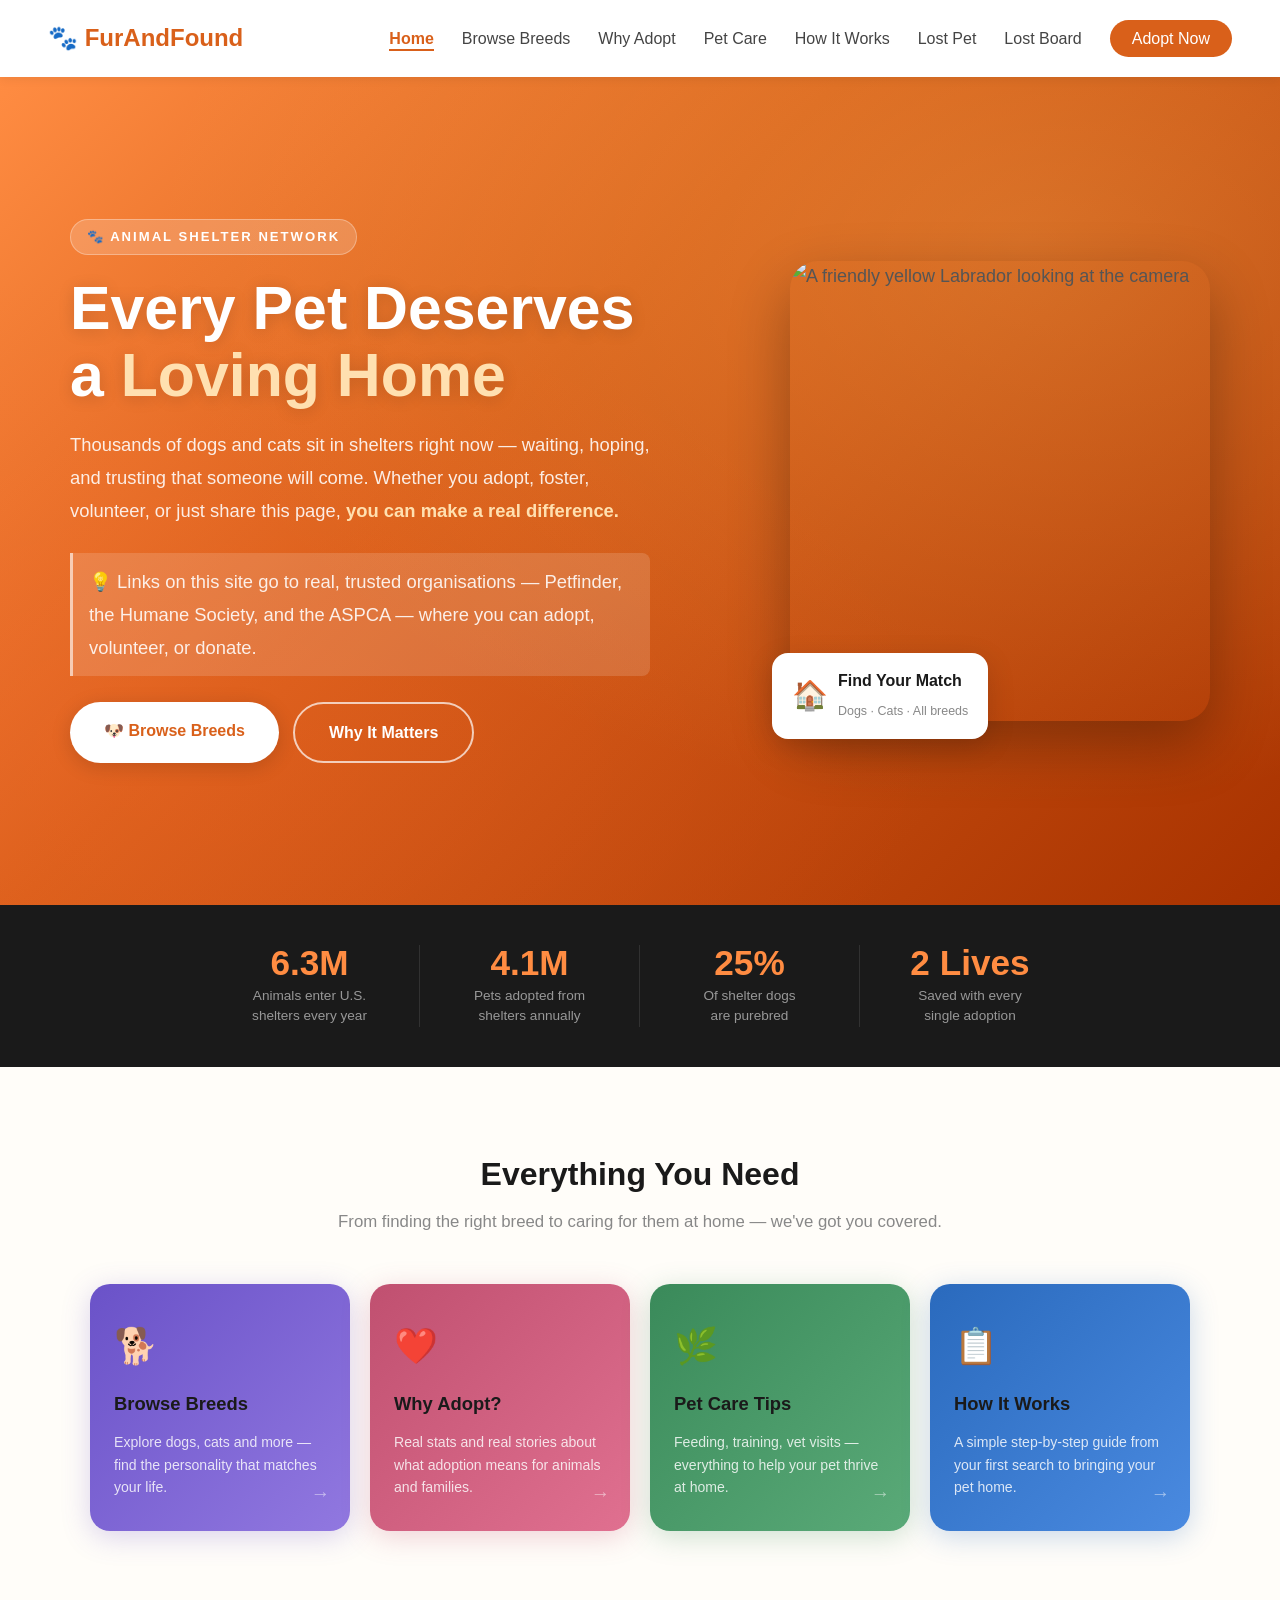
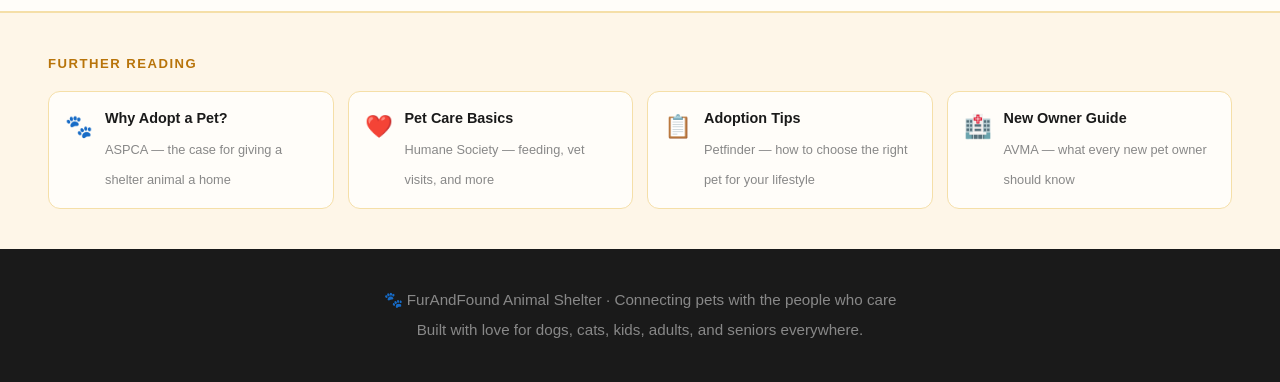
==== commit 67fbc9d8: "iniy" ====
--- a/index.html
+++ b/index.html
@@ -4,6 +4,8 @@
   <meta charset="UTF-8" />
   <meta name="viewport" content="width=device-width, initial-scale=1.0" />
   <title>FurAndFound — Rescue, Adopt, Love</title>
+  <meta name="description" content="FurAndFound helps shelter animals find forever homes. Browse breeds, learn about adoption, and make a difference today." />
+  <meta name="google-site-verification" content="1sNFv3BLIfZEs156NDe60pu3kaELIKWDB68p5ufo6lU" />
   <link rel="stylesheet" href="style.css" />
   <style>
     /* ── Home page ── */
@@ -299,6 +301,7 @@
       <li><a href="care.html">Pet Care</a></li>
       <li><a href="how.html">How It Works</a></li>
       <li><a href="lost.html">Lost Pet</a></li>
+      <li><a href="board.html">Lost Board</a></li>
       <li><a href="https://www.petfinder.com" target="_blank" rel="noopener" class="nav-btn">Adopt Now</a></li>
     </ul>
   </nav>
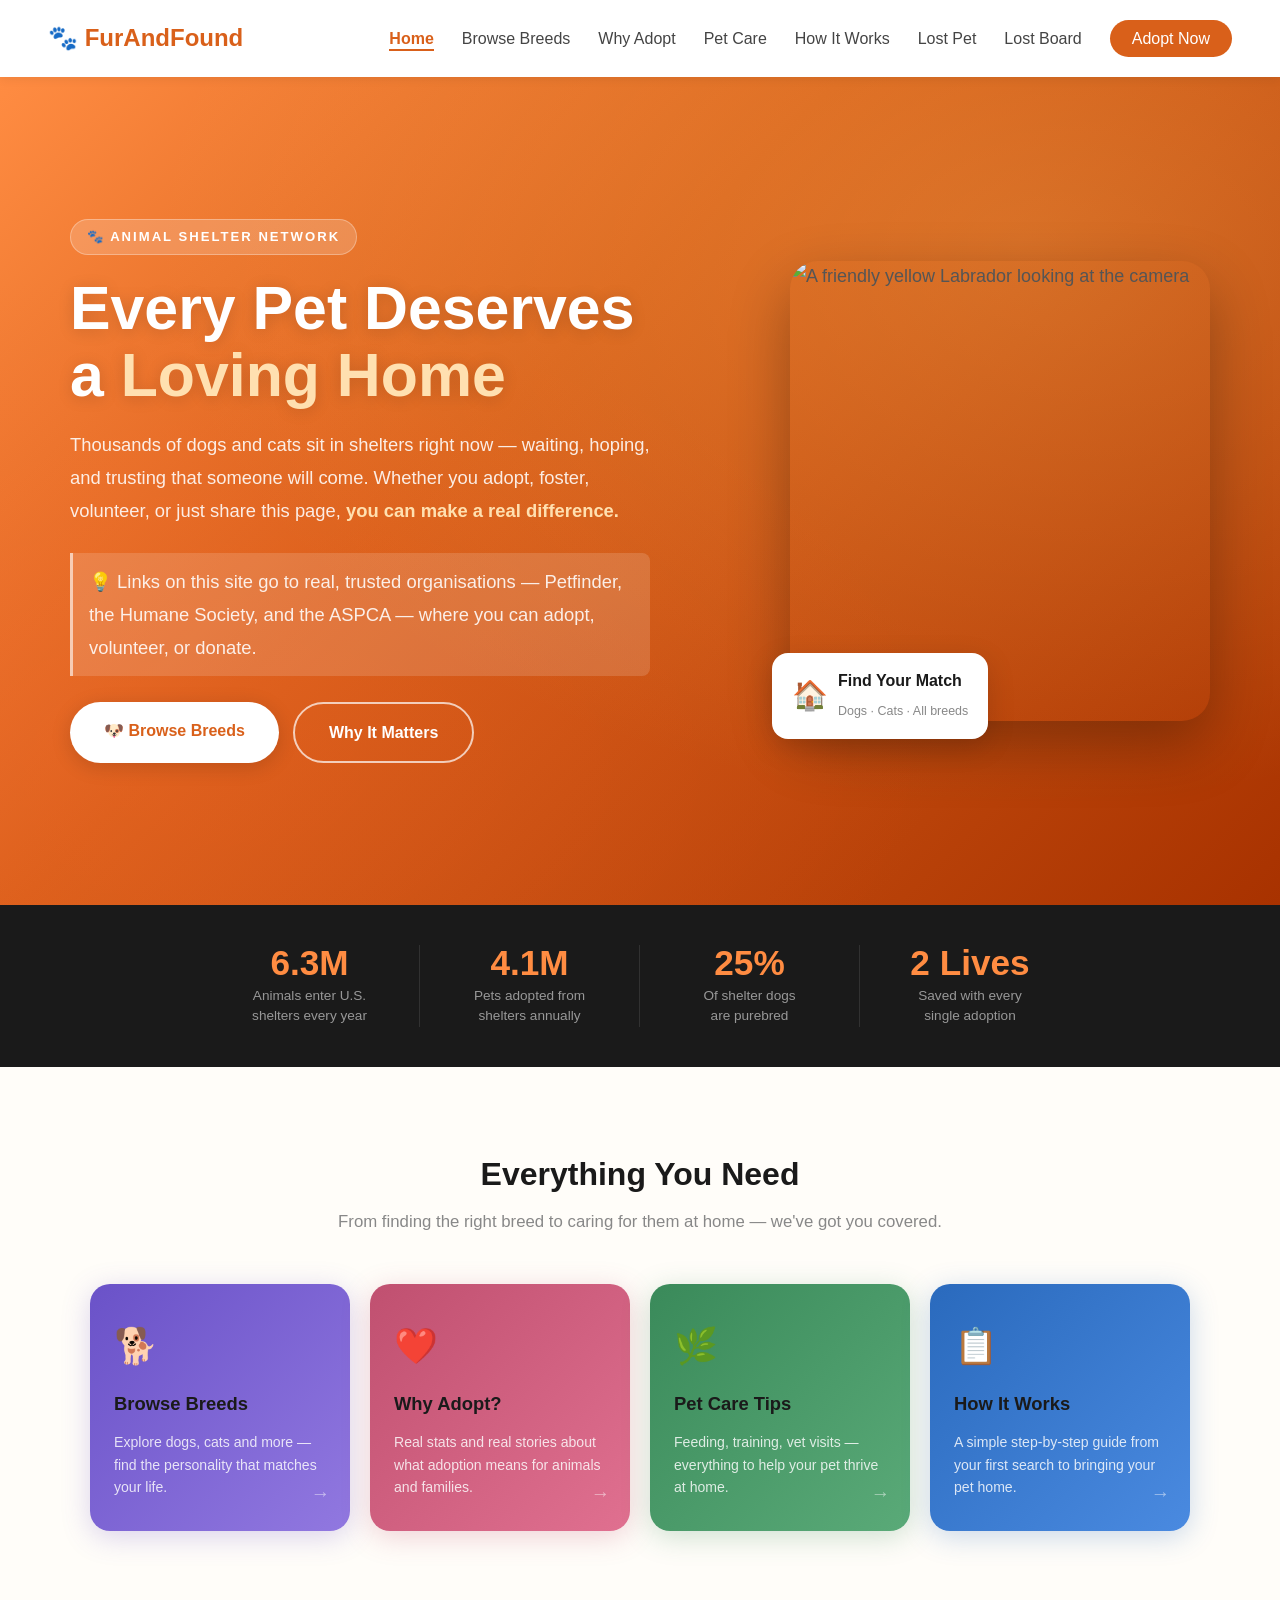
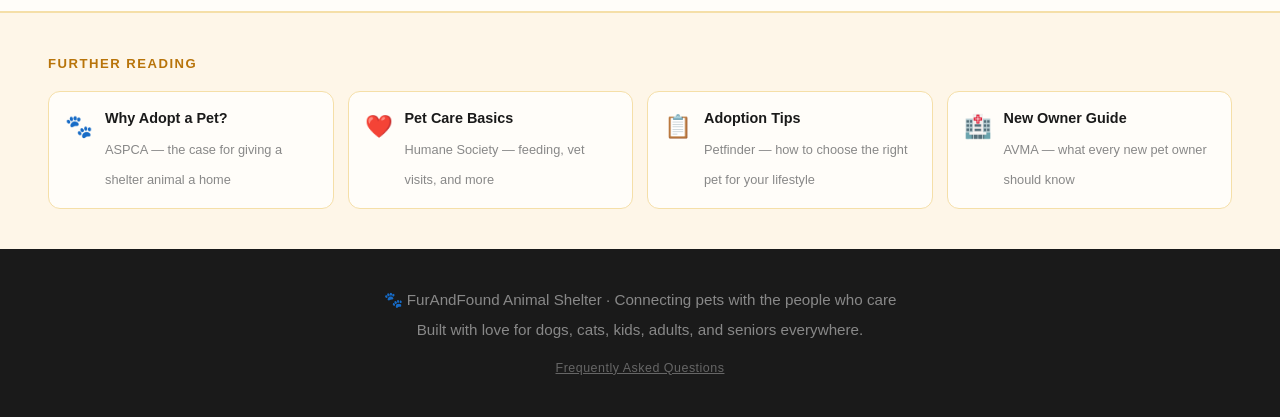
==== commit 97da4336: "FAQS" ====
--- a/index.html
+++ b/index.html
@@ -416,6 +416,7 @@
   <footer>
     <p>🐾 FurAndFound Animal Shelter · Connecting pets with the people who care</p>
     <p>Built with love for dogs, cats, kids, adults, and seniors everywhere.</p>
+    <p style="margin-top:10px; font-size:0.78rem;"><a href="faq.html" style="color:#666; text-decoration:underline; letter-spacing:0.5px;">Frequently Asked Questions</a></p>
   </footer>
 
 </body>
